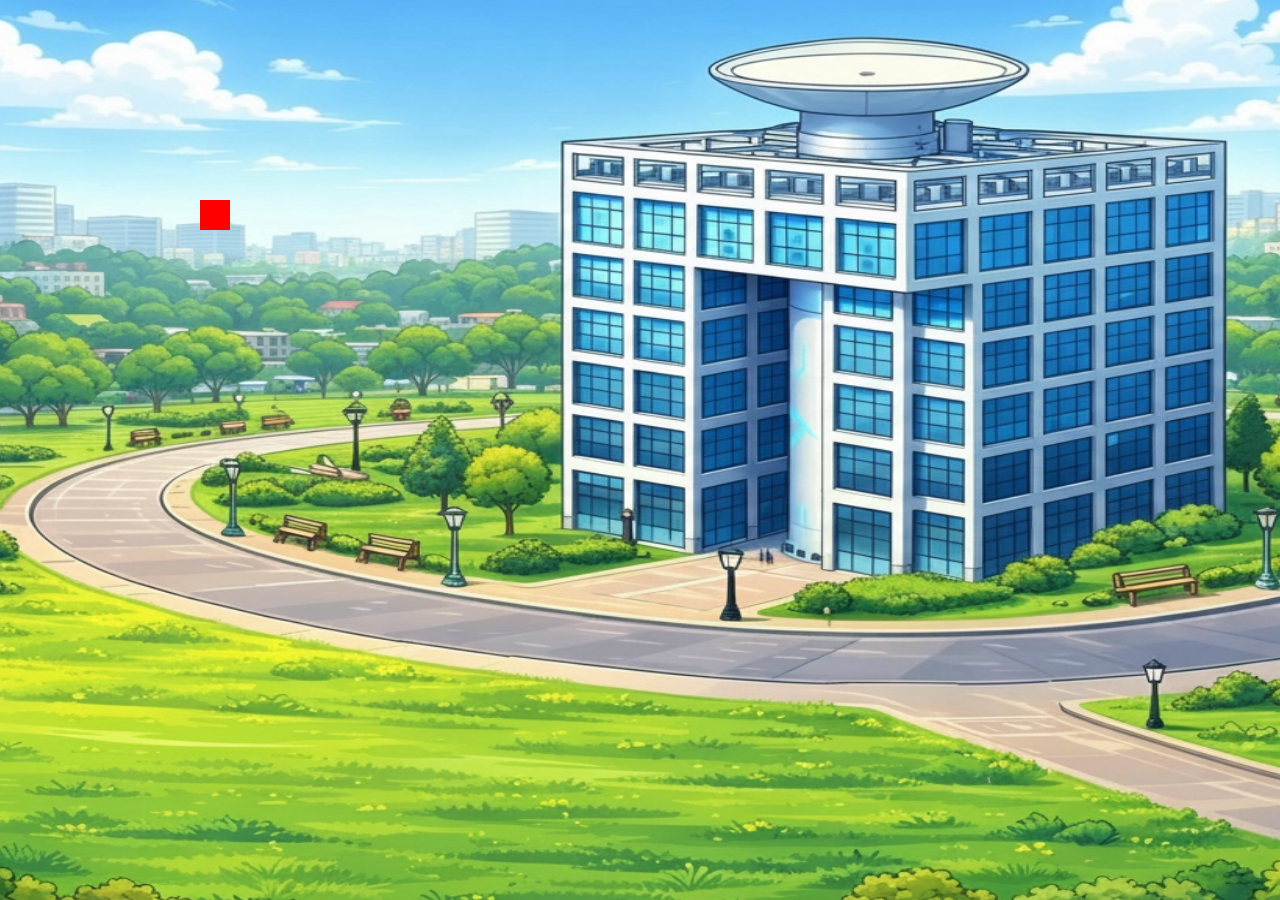
==== client/index.html @ 6ed84b11 "ui without login and nothing literlly a background with red squere" ====
<!DOCTYPE html>
<html>
<head>
  <meta charset="UTF-8" />
  <title>Game</title>

  <style>
    body {
      margin: 0;
      overflow: hidden;
    }

    #game {
      width: 100vw;
      height: 100vh;
      background: url("bg.png") no-repeat center center;
      background-size: 1950px 1000px;
      position: relative;
    }

    #player {
      width: 30px;
      height: 30px;
      background: red;
      position: absolute;
      top: 200px;
      left: 200px;
    }
  </style>
</head>

<body>

  <div id="game">
    <div id="player"></div>
  </div>

  <script>
    const game = document.getElementById("game");
    const player = document.getElementById("player");

    let playerX = 200;
    let playerY = 200;

    let targetX = playerX;
    let targetY = playerY;

    const speed = 5;

    // click position relative to game
    document.addEventListener("click", (e) => {
      const rect = game.getBoundingClientRect();

      targetX = e.clientX - rect.left;
      targetY = e.clientY - rect.top;
    });

    function update() {
      let dx = targetX - playerX;
      let dy = targetY - playerY;

      const dist = Math.sqrt(dx * dx + dy * dy);

      if (dist > 2) {
        dx /= dist;
        dy /= dist;

        playerX += dx * speed;
        playerY += dy * speed;
      }

      // keep player inside game bounds
      playerX = Math.max(0, Math.min(game.clientWidth - 30, playerX));
      playerY = Math.max(0, Math.min(game.clientHeight - 30, playerY));

      player.style.left = playerX + "px";
      player.style.top = playerY + "px";

      requestAnimationFrame(update);
    }

    update();
  </script>

</body>
</html>
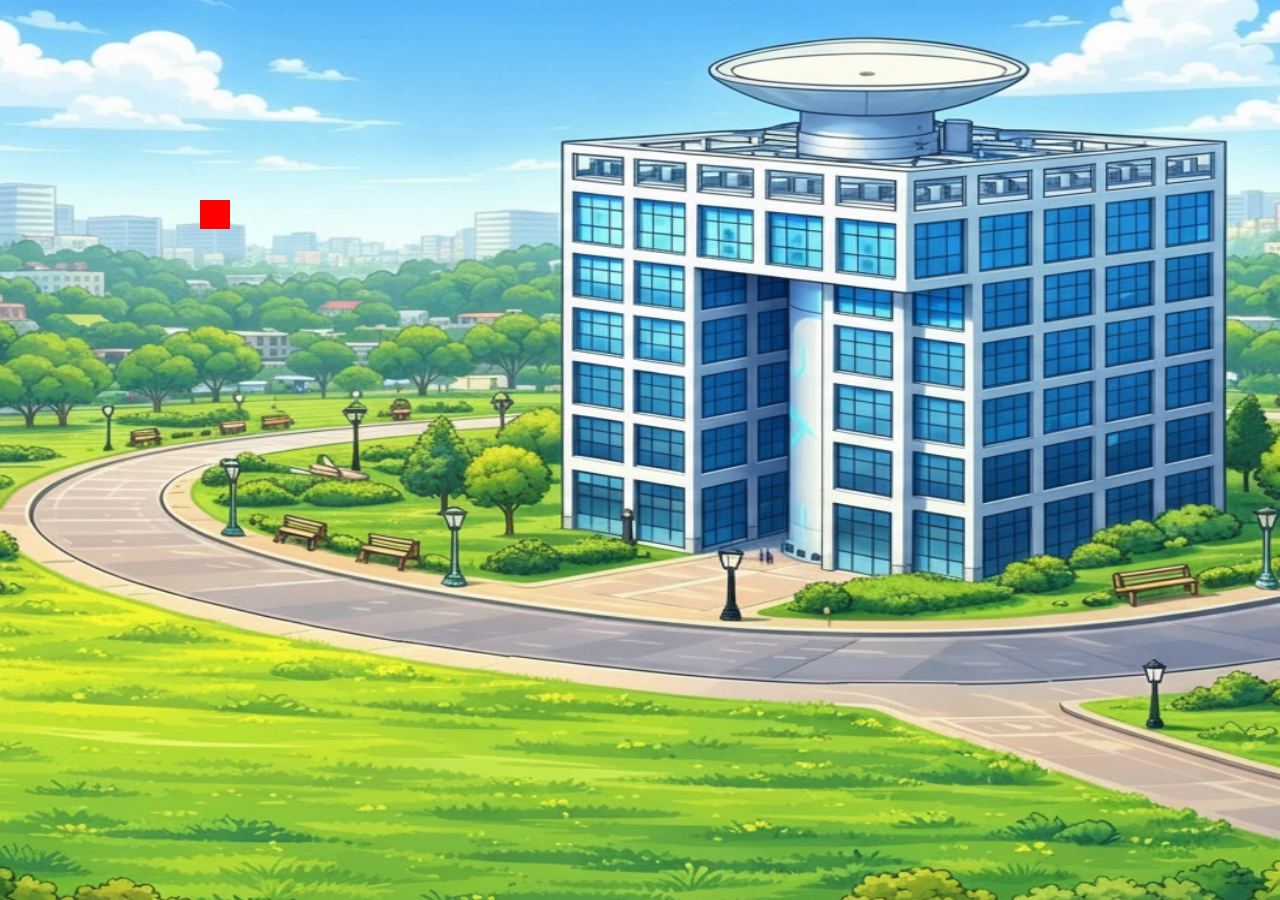
==== commit 506f7241: "test" ====
--- a/client/index.html
+++ b/client/index.html
@@ -20,7 +20,7 @@
 
     #player {
       width: 30px;
-      height: 30px;
+      height: 29px;
       background: red;
       position: absolute;
       top: 200px;
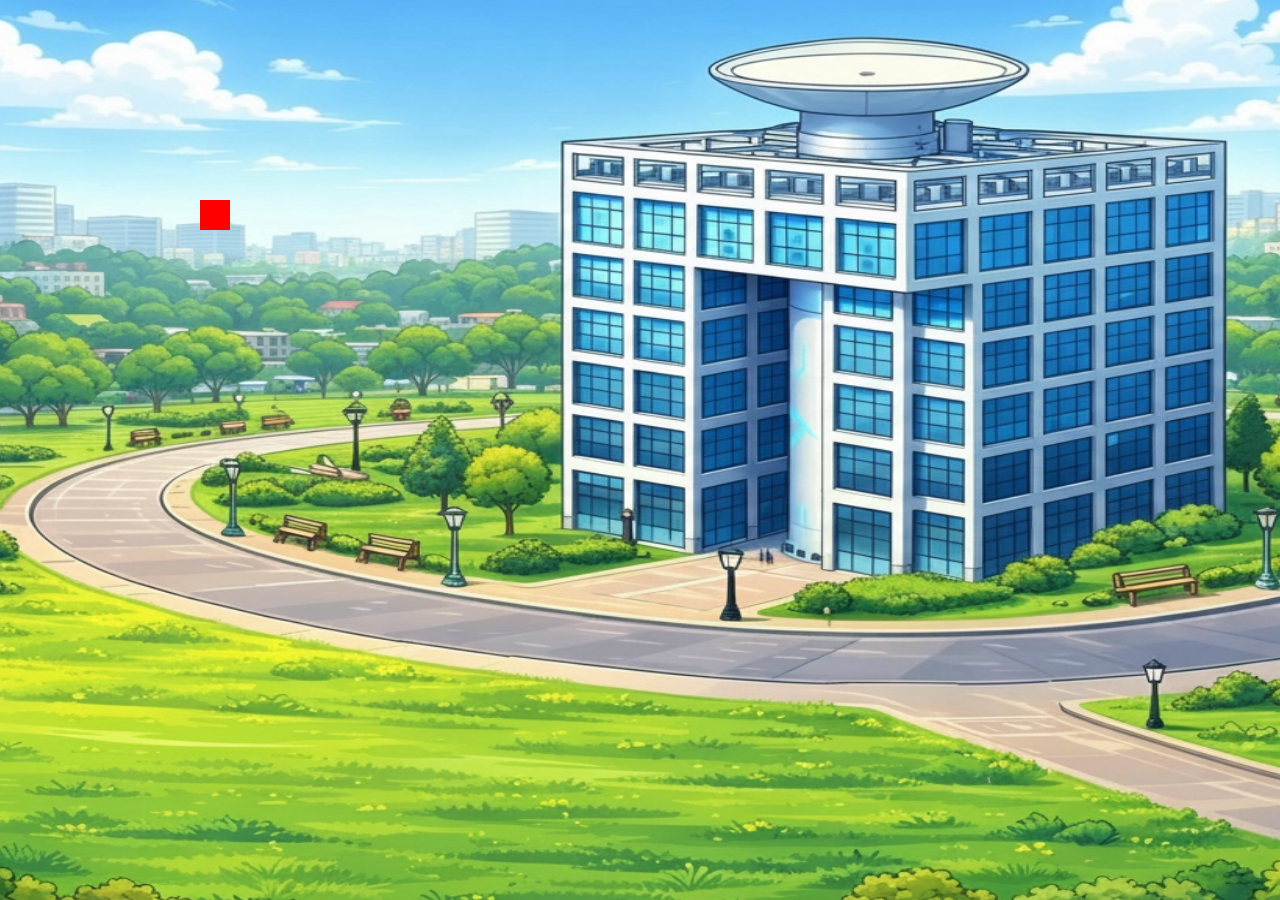
==== commit e7b64b46: "split index.html to game.js" ====
--- a/client/index.html
+++ b/client/index.html
@@ -20,7 +20,7 @@
 
     #player {
       width: 30px;
-      height: 29px;
+      height: 30px;
       background: red;
       position: absolute;
       top: 200px;
@@ -35,52 +35,7 @@
     <div id="player"></div>
   </div>
 
-  <script>
-    const game = document.getElementById("game");
-    const player = document.getElementById("player");
-
-    let playerX = 200;
-    let playerY = 200;
-
-    let targetX = playerX;
-    let targetY = playerY;
-
-    const speed = 5;
-
-    // click position relative to game
-    document.addEventListener("click", (e) => {
-      const rect = game.getBoundingClientRect();
-
-      targetX = e.clientX - rect.left;
-      targetY = e.clientY - rect.top;
-    });
-
-    function update() {
-      let dx = targetX - playerX;
-      let dy = targetY - playerY;
-
-      const dist = Math.sqrt(dx * dx + dy * dy);
-
-      if (dist > 2) {
-        dx /= dist;
-        dy /= dist;
-
-        playerX += dx * speed;
-        playerY += dy * speed;
-      }
-
-      // keep player inside game bounds
-      playerX = Math.max(0, Math.min(game.clientWidth - 30, playerX));
-      playerY = Math.max(0, Math.min(game.clientHeight - 30, playerY));
-
-      player.style.left = playerX + "px";
-      player.style.top = playerY + "px";
-
-      requestAnimationFrame(update);
-    }
-
-    update();
-  </script>
+  <script src="game.js"></script>
 
 </body>
 </html>
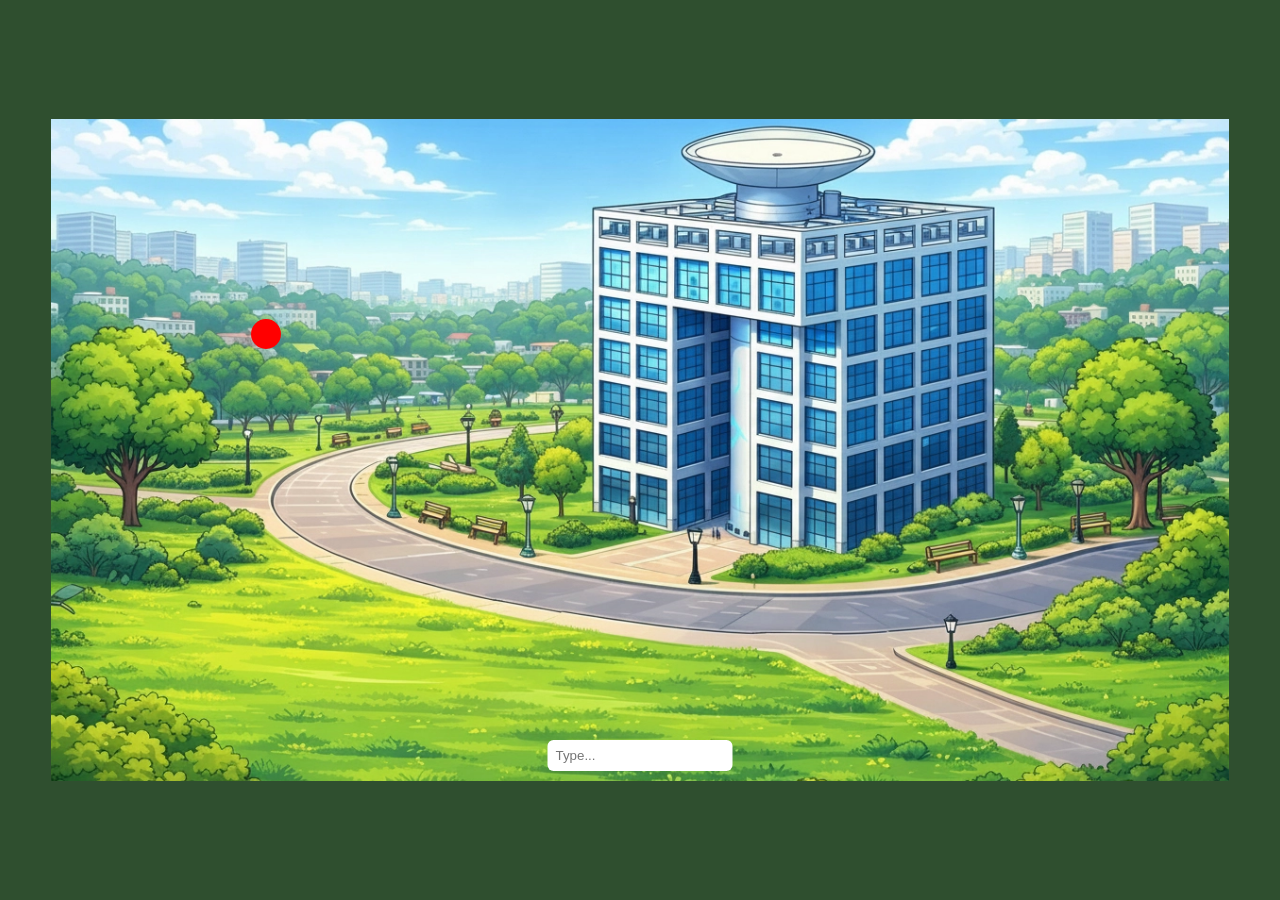
==== commit bcada563: "split game.js, and html.index" ====
--- a/client/index.html
+++ b/client/index.html
@@ -1,41 +1,41 @@
 <!DOCTYPE html>
-<html>
+<html lang="en">
 <head>
   <meta charset="UTF-8" />
-  <title>Game</title>
-
-  <style>
-    body {
-      margin: 0;
-      overflow: hidden;
-    }
-
-    #game {
-      width: 100vw;
-      height: 100vh;
-      background: url("bg.png") no-repeat center center;
-      background-size: 1950px 1000px;
-      position: relative;
-    }
-
-    #player {
-      width: 30px;
-      height: 30px;
-      background: red;
-      position: absolute;
-      top: 200px;
-      left: 200px;
-    }
-  </style>
+  <title>IDF The Game</title>
+  <link rel="stylesheet" href="style.css" />
 </head>
 
 <body>
 
+  <!-- OUTER FRAME (full screen container, centers the game box) -->
+<div id="outer">
+
+  <!-- GAME WINDOW (fixed aspect ratio box) -->
   <div id="game">
-    <div id="player"></div>
+
+    <!-- WORLD LAYER (everything in the game world: map, players, objects) -->
+    <div id="world">
+
+      <!-- PLAYER ENTITY (your character in the world) -->
+      <div id="player"></div>
+
+    </div>
+
+    <!-- UI LAYER (HUD, chat, menus, overlays - always on top) -->
+    <div id="ui">
+
+      <!-- CHAT UI (input box for typing messages) -->
+      <div id="chat">
+        <input id="chatInput" placeholder="Type..." />
+      </div>
+
+    </div>
+
   </div>
+</div>
 
-  <script src="game.js"></script>
+ <script type="module" src="js/main.js"></script>
 
 </body>
 </html>
--- a/client/style.css
+++ b/client/style.css
@@ -0,0 +1,80 @@
+
+/* RESET */
+html, body {
+  margin: 0;
+  height: 100%;
+  overflow: hidden;
+  font-family: Arial, sans-serif;
+  background: black;
+}
+
+/* OUTER FRAME (full screen container, centers the game box) */
+#outer {
+  width: 100vw;
+  height: 100vh;
+  display: flex;
+  justify-content: center;
+  align-items: center;
+  background: #2f4f2f; /* IDF-style green */
+}
+
+/* MAIN GAME CONTAINER (fixed aspect ratio game window) */
+#game {
+  position: relative;
+
+  width: min(92vw, 1250px);
+  height: calc(min(92vw, 1200px) * 9 / 16);
+
+  background: black;
+  overflow: hidden;
+}
+
+/* WORLD (your room background area) */
+#world {
+  position: absolute;
+  top: 0;
+  left: 0;
+
+  width: 100%;
+  height: 100%;
+
+  background: url("assets/bg.png") no-repeat center center;
+  background-size: cover; /* IMPORTANT FIX */
+}
+
+/* PLAYER */
+#player {
+  width: 30px;
+  height: 30px;
+  background: red;
+  position: absolute;
+  border-radius: 50%;
+}
+
+/* UI OVERLAY (full game overlay layer) */
+#ui {
+  position: absolute;
+  top: 0;
+  left: 0;
+  width: 100%;
+  height: 100%;
+  pointer-events: none;
+  z-index: 10;
+}
+
+/* CHAT BOX */
+#chat {
+  position: absolute;
+  bottom: 10px;
+  left: 50%;
+  transform: translateX(-50%);
+  pointer-events: auto;
+  z-index: 20;
+}
+
+/* INPUT STYLE */
+#chatInput {
+  padding: 8px;
+  border: none;
+  border-radius: 6px;
+}
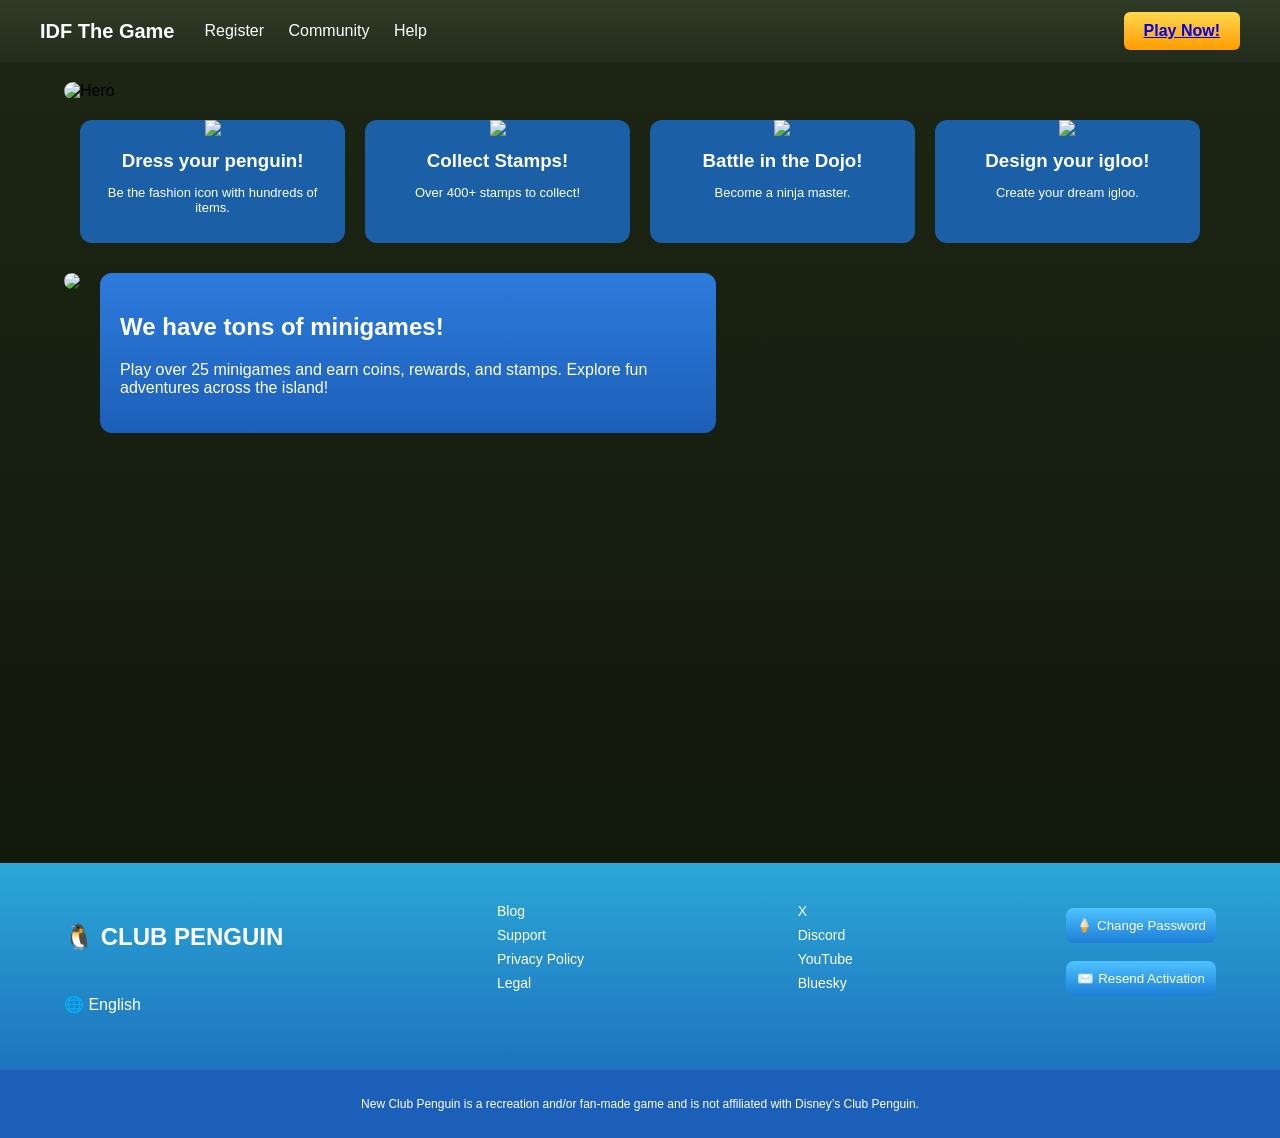
==== commit 6070a092: "added home page" ====
--- a/client/index.html
+++ b/client/index.html
@@ -2,40 +2,128 @@
 <html lang="en">
 <head>
   <meta charset="UTF-8" />
+  <meta name="viewport" content="width=device-width, initial-scale=1.0"/>
   <title>IDF The Game</title>
-  <link rel="stylesheet" href="style.css" />
+  <link rel="stylesheet" href="styles2.css" />
 </head>
 
 <body>
 
-  <!-- OUTER FRAME (full screen container, centers the game box) -->
-<div id="outer">
+<!-- NAVBAR -->
+<header class="navbar">
+  <div class="nav-left">
+    <div class="logo">IDF The Game</div>
 
-  <!-- GAME WINDOW (fixed aspect ratio box) -->
-  <div id="game">
+    <nav class="nav-links">
+      <a href="#">Register</a>
+      <a href="#">Community</a>
+      <a href="#">Help</a>
+    </nav>
+  </div>
 
-    <!-- WORLD LAYER (everything in the game world: map, players, objects) -->
-    <div id="world">
+ <a href="games/index.html" class="play-btn">Play Now!</a>
+</header>
 
-      <!-- PLAYER ENTITY (your character in the world) -->
-      <div id="player"></div>
 
+<!-- HERO -->
+<section class="hero">
+  <img src="https://via.placeholder.com/1200x300" alt="Hero">
+</section>
+
+
+<!-- FEATURES -->
+<section class="features">
+
+  <div class="feature-card">
+    <img src="https://via.placeholder.com/300x150">
+    <h3>Dress your penguin!</h3>
+    <p>Be the fashion icon with hundreds of items.</p>
+  </div>
+
+  <div class="feature-card">
+    <img src="https://via.placeholder.com/300x150">
+    <h3>Collect Stamps!</h3>
+    <p>Over 400+ stamps to collect!</p>
+  </div>
+
+  <div class="feature-card">
+    <img src="https://via.placeholder.com/300x150">
+    <h3>Battle in the Dojo!</h3>
+    <p>Become a ninja master.</p>
+  </div>
+
+  <div class="feature-card">
+    <img src="https://via.placeholder.com/300x150">
+    <h3>Design your igloo!</h3>
+    <p>Create your dream igloo.</p>
+  </div>
+
+</section>
+
+
+<!-- PROMO -->
+<section class="bottom">
+
+  <div class="bottom-left">
+    <img src="https://via.placeholder.com/500x250">
+  </div>
+
+  <div class="bottom-right">
+    <h2>We have tons of minigames!</h2>
+    <p>
+      Play over 25 minigames and earn coins, rewards, and stamps.
+      Explore fun adventures across the island!
+    </p>
+  </div>
+
+</section>
+
+
+<!-- BACKGROUND SECTION -->
+<section class="bg-section"></section>
+
+
+<!-- FOOTER -->
+<footer class="footer">
+
+  <div class="footer-content">
+
+    <div class="footer-col">
+      <h2 class="footer-logo">🐧 CLUB PENGUIN</h2>
+      <p>🌐 English</p>
     </div>
 
-    <!-- UI LAYER (HUD, chat, menus, overlays - always on top) -->
-    <div id="ui">
+    <div class="footer-col">
+      <a href="#">Blog</a>
+      <a href="#">Support</a>
+      <a href="#">Privacy Policy</a>
+      <a href="#">Legal</a>
+    </div>
 
-      <!-- CHAT UI (input box for typing messages) -->
-      <div id="chat">
-        <input id="chatInput" placeholder="Type..." />
-      </div>
+    <div class="footer-col">
+      <a href="#">X</a>
+      <a href="#">Discord</a>
+      <a href="#">YouTube</a>
+      <a href="#">Bluesky</a>
+    </div>
 
+    <div class="footer-col">
+      <button class="footer-btn">🍦 Change Password</button>
+      <button class="footer-btn">✉️ Resend Activation</button>
     </div>
 
   </div>
+
+</footer>
+
+
+<!-- COPYRIGHT -->
+<div class="footer-bottom">
+  <p>
+    New Club Penguin is a recreation and/or fan-made game and is not affiliated
+    with Disney’s Club Penguin.
+  </p>
 </div>
-
- <script type="module" src="js/main.js"></script>
 
 </body>
 </html>
--- a/client/styles2.css
+++ b/client/styles2.css
@@ -0,0 +1,156 @@
+body {
+  margin: 0;
+  font-family: Arial, sans-serif;
+  background: linear-gradient(180deg, #1d2614, #0e140a);
+}
+
+/* NAVBAR */
+.navbar {
+  background: linear-gradient(180deg, #303b27, #212c1b);
+  display: flex;
+  justify-content: space-between;
+  align-items: center;
+  padding: 12px 40px;
+  color: white;
+}
+
+.nav-left {
+  display: flex;
+  align-items: center;
+  gap: 20px;
+}
+
+.logo {
+  font-weight: bold;
+  font-size: 20px;
+}
+
+.nav-links a {
+  color: white;
+  text-decoration: none;
+  margin: 0 10px;
+}
+
+.play-btn {
+  background: linear-gradient(#ffd84d, #ff9c00);
+  border: none;
+  padding: 10px 20px;
+  border-radius: 6px;
+  font-weight: bold;
+  cursor: pointer;
+}
+
+/* HERO */
+.hero {
+  width: 90%;
+  margin: 20px auto;
+  border-radius: 12px;
+  overflow: hidden;
+}
+
+.hero img {
+  width: 100%;
+}
+
+/* FEATURES */
+.features {
+  display: flex;
+  justify-content: center;
+  gap: 20px;
+  width: 90%;
+  margin: 20px auto;
+}
+
+.feature-card {
+  background: #1b5fa7;
+  border-radius: 12px;
+  overflow: hidden;
+  width: 23%;
+  text-align: center;
+  color: white;
+}
+
+.feature-card img {
+  width: 100%;
+}
+
+.feature-card h3 {
+  margin: 10px 0;
+}
+
+.feature-card p {
+  font-size: 13px;
+  padding: 0 10px 15px;
+}
+
+/* PROMO */
+.bottom {
+  width: 90%;
+  margin: 30px auto;
+  display: flex;
+  gap: 20px;
+}
+
+.bottom-left img {
+  width: 100%;
+  border-radius: 12px;
+}
+
+.bottom-right {
+  background: linear-gradient(#2d7bdc, #1c5fb8);
+  border-radius: 12px;
+  padding: 20px;
+  color: white;
+  width: 50%;
+}
+
+/* BACKGROUND SECTION */
+.bg-section {
+  height: 400px;
+  background: url('https://via.placeholder.com/1200x400') center/cover no-repeat;
+}
+
+/* FOOTER */
+.footer {
+  background: linear-gradient(#2aa7d6, #1e73be);
+  padding: 40px 0;
+  color: white;
+}
+
+.footer-content {
+  width: 90%;
+  margin: auto;
+  display: flex;
+  justify-content: space-between;
+}
+
+.footer-col {
+  display: flex;
+  flex-direction: column;
+  gap: 8px;
+}
+
+.footer-col a {
+  color: white;
+  text-decoration: none;
+  font-size: 14px;
+}
+
+.footer-btn {
+  margin: 5px 0;
+  padding: 10px;
+  border: none;
+  border-radius: 8px;
+  background: linear-gradient(#4fc3ff, #1c7ed6);
+  color: white;
+  cursor: pointer;
+}
+
+/* COPYRIGHT */
+.footer-bottom {
+  background: #1c5fb8;
+  text-align: center;
+  padding: 15px;
+  color: white;
+  font-size: 12px;
+}
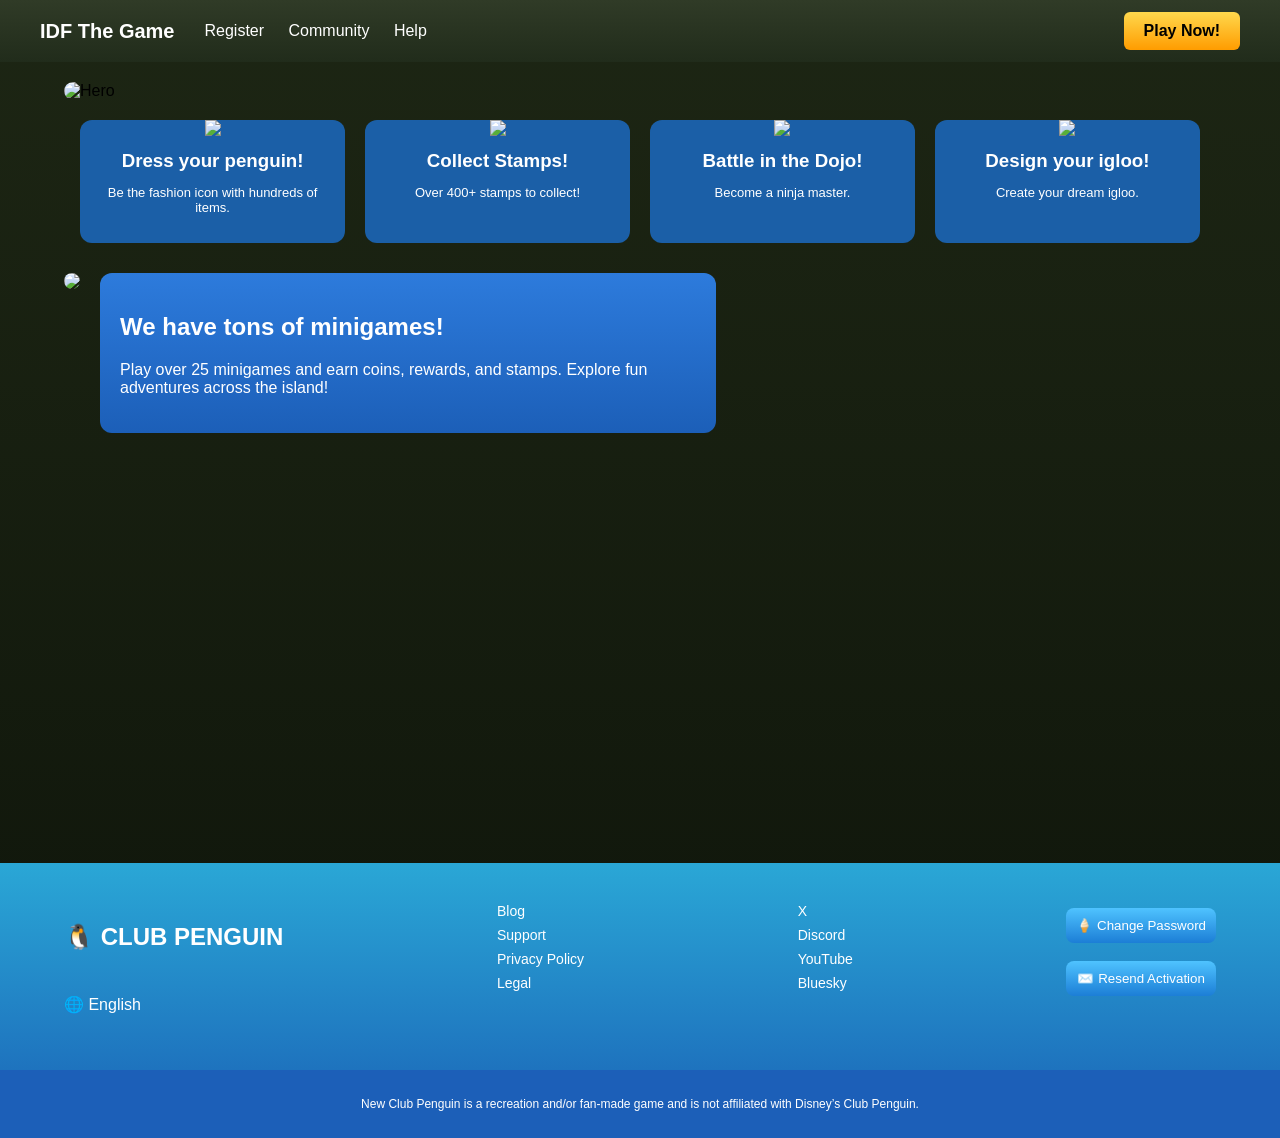
==== commit bc97bbd2: "copy club penguin homepage" ====
--- a/client/index.html
+++ b/client/index.html
@@ -21,7 +21,7 @@
     </nav>
   </div>
 
- <a href="games/index.html" class="play-btn">Play Now!</a>
+ <a href="game.html" class="play-btn">Play Now!</a>
 </header>
 
 
--- a/client/styles2.css
+++ b/client/styles2.css
@@ -32,12 +32,24 @@
 }
 
 .play-btn {
+  display: inline-block;          /* important for <a> */
   background: linear-gradient(#ffd84d, #ff9c00);
   border: none;
   padding: 10px 20px;
   border-radius: 6px;
   font-weight: bold;
   cursor: pointer;
+
+  color: black;                  /* or white if you prefer */
+  text-decoration: none;         /* removes underline */
+}
+
+.play-btn:visited {
+  color: black;                  /* prevents purple visited color */
+}
+
+.play-btn:hover {
+  filter: brightness(1.1);       /* nice simple hover effect */
 }
 
 /* HERO */
